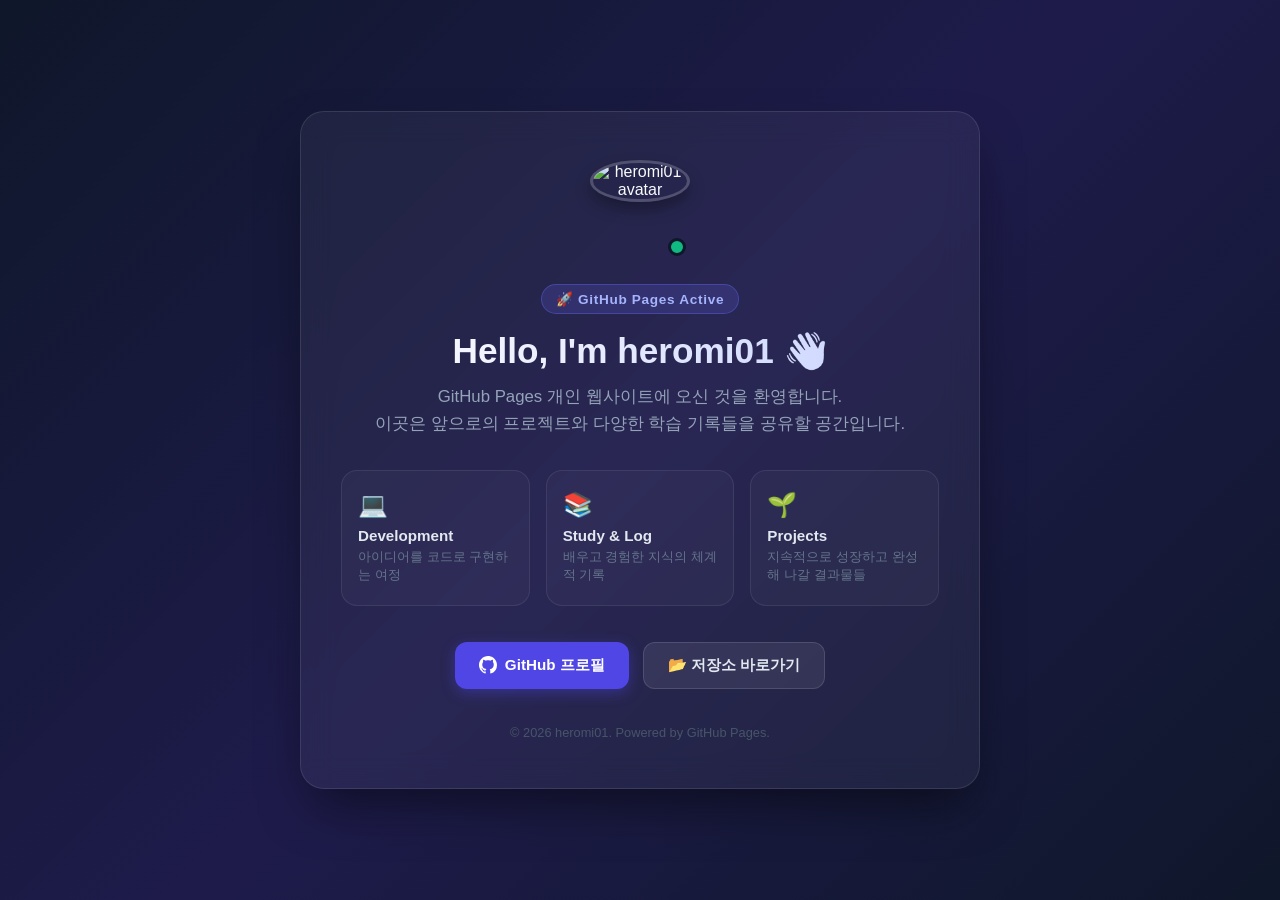
==== index.html @ 82c5a1ce "feat: initial landing page for GitHub Pages" ====
<!DOCTYPE html>
<html lang="ko">
<head>
  <meta charset="UTF-8" />
  <meta name="viewport" content="width=device-width, initial-scale=1.0" />
  <title>heromi01 | Welcome</title>
  <link rel="preconnect" href="https://fonts.googleapis.com">
  <link rel="preconnect" href="https://fonts.gstatic.com" crossorigin>
  <link href="https://fonts.googleapis.com/css2?family=Pretendard:wght@300;400;600;700;800&display=swap" rel="stylesheet">
  <style>
    * {
      margin: 0;
      padding: 0;
      box-sizing: border-box;
      font-family: 'Pretendard', -apple-system, BlinkMacSystemFont, "Segoe UI", Roboto, sans-serif;
    }

    body {
      min-height: 100vh;
      background: linear-gradient(135deg, #0f172a 0%, #1e1b4b 50%, #0f172a 100%);
      color: #f8fafc;
      display: flex;
      align-items: center;
      justify-content: center;
      padding: 20px;
    }

    .container {
      max-width: 680px;
      width: 100%;
      background: rgba(255, 255, 255, 0.05);
      backdrop-filter: blur(16px);
      -webkit-backdrop-filter: blur(16px);
      border: 1px solid rgba(255, 255, 255, 0.1);
      border-radius: 24px;
      padding: 48px 40px;
      box-shadow: 0 25px 50px -12px rgba(0, 0, 0, 0.5);
      text-align: center;
      animation: fadeIn 0.8s ease-out;
    }

    @keyframes fadeIn {
      from {
        opacity: 0;
        transform: translateY(20px);
      }
      to {
        opacity: 1;
        transform: translateY(0);
      }
    }

    .avatar-wrapper {
      position: relative;
      width: 100px;
      height: 100px;
      margin: 0 auto 24px;
    }

    .avatar {
      width: 100%;
      height: 100%;
      border-radius: 50%;
      object-fit: cover;
      border: 3px solid rgba(255, 255, 255, 0.2);
      box-shadow: 0 8px 16px rgba(0, 0, 0, 0.3);
    }

    .status-badge {
      position: absolute;
      bottom: 4px;
      right: 4px;
      width: 18px;
      height: 18px;
      background: #10b981;
      border: 3px solid #0f172a;
      border-radius: 50%;
    }

    .badge {
      display: inline-block;
      padding: 6px 14px;
      background: rgba(99, 102, 241, 0.2);
      border: 1px solid rgba(99, 102, 241, 0.4);
      color: #a5b4fc;
      border-radius: 9999px;
      font-size: 0.85rem;
      font-weight: 600;
      letter-spacing: 0.05em;
      margin-bottom: 16px;
    }

    h1 {
      font-size: 2.2rem;
      font-weight: 800;
      margin-bottom: 12px;
      background: linear-gradient(to right, #ffffff, #c7d2fe);
      -webkit-background-clip: text;
      -webkit-text-fill-color: transparent;
    }

    .description {
      font-size: 1.05rem;
      color: #94a3b8;
      line-height: 1.6;
      margin-bottom: 32px;
      word-break: keep-all;
    }

    .cards-grid {
      display: grid;
      grid-template-columns: repeat(auto-fit, minmax(180px, 1fr));
      gap: 16px;
      margin-bottom: 36px;
    }

    .card {
      background: rgba(255, 255, 255, 0.03);
      border: 1px solid rgba(255, 255, 255, 0.08);
      border-radius: 16px;
      padding: 20px 16px;
      transition: all 0.3s ease;
      text-align: left;
    }

    .card:hover {
      transform: translateY(-4px);
      background: rgba(255, 255, 255, 0.07);
      border-color: rgba(99, 102, 241, 0.4);
    }

    .card-icon {
      font-size: 1.5rem;
      margin-bottom: 8px;
    }

    .card-title {
      font-size: 0.95rem;
      font-weight: 700;
      color: #e2e8f0;
      margin-bottom: 4px;
    }

    .card-desc {
      font-size: 0.82rem;
      color: #64748b;
      line-height: 1.4;
    }

    .links {
      display: flex;
      justify-content: center;
      gap: 14px;
      flex-wrap: wrap;
    }

    .btn {
      display: inline-flex;
      align-items: center;
      gap: 8px;
      padding: 12px 24px;
      border-radius: 12px;
      font-size: 0.95rem;
      font-weight: 600;
      text-decoration: none;
      transition: all 0.2s ease;
    }

    .btn-primary {
      background: #4f46e5;
      color: #ffffff;
      box-shadow: 0 4px 14px rgba(79, 70, 229, 0.4);
    }

    .btn-primary:hover {
      background: #4338ca;
      transform: translateY(-2px);
      box-shadow: 0 6px 20px rgba(79, 70, 229, 0.6);
    }

    .btn-secondary {
      background: rgba(255, 255, 255, 0.08);
      color: #e2e8f0;
      border: 1px solid rgba(255, 255, 255, 0.12);
    }

    .btn-secondary:hover {
      background: rgba(255, 255, 255, 0.15);
      transform: translateY(-2px);
    }

    footer {
      margin-top: 36px;
      font-size: 0.8rem;
      color: #475569;
    }

    @media (max-width: 480px) {
      .container {
        padding: 32px 20px;
      }
      h1 {
        font-size: 1.75rem;
      }
      .cards-grid {
        grid-template-columns: 1fr;
      }
    }
  </style>
</head>
<body>
  <main class="container">
    <div class="avatar-wrapper">
      <img src="https://avatars.githubusercontent.com/u/318862903?v=4" alt="heromi01 avatar" class="avatar" />
      <span class="status-badge" title="Online"></span>
    </div>

    <div class="badge">🚀 GitHub Pages Active</div>
    <h1>Hello, I'm heromi01 👋</h1>
    <p class="description">
      GitHub Pages 개인 웹사이트에 오신 것을 환영합니다.<br />
      이곳은 앞으로의 프로젝트와 다양한 학습 기록들을 공유할 공간입니다.
    </p>

    <div class="cards-grid">
      <div class="card">
        <div class="card-icon">💻</div>
        <div class="card-title">Development</div>
        <div class="card-desc">아이디어를 코드로 구현하는 여정</div>
      </div>
      <div class="card">
        <div class="card-icon">📚</div>
        <div class="card-title">Study & Log</div>
        <div class="card-desc">배우고 경험한 지식의 체계적 기록</div>
      </div>
      <div class="card">
        <div class="card-icon">🌱</div>
        <div class="card-title">Projects</div>
        <div class="card-desc">지속적으로 성장하고 완성해 나갈 결과물들</div>
      </div>
    </div>

    <div class="links">
      <a href="https://github.com/heromi01" target="_blank" rel="noopener noreferrer" class="btn btn-primary">
        <svg height="18" width="18" viewBox="0 0 16 16" fill="currentColor">
          <path d="M8 0C3.58 0 0 3.58 0 8c0 3.54 2.29 6.53 5.47 7.59.4.07.55-.17.55-.38 0-.19-.01-.82-.01-1.49-2.01.37-2.53-.49-2.69-.94-.09-.23-.48-.94-.82-1.13-.28-.15-.68-.52-.01-.53.63-.01 1.08.58 1.23.82.72 1.21 1.87.87 2.33.66.07-.52.28-.87.51-1.07-1.78-.2-3.64-.89-3.64-3.95 0-.87.31-1.59.82-2.15-.08-.2-.36-1.02.08-2.12 0 0 .67-.21 2.2.82.64-.18 1.32-.27 2-.27.68 0 1.36.09 2 .27 1.53-1.04 2.2-.82 2.2-.82.44 1.1.16 1.92.08 2.12.51.56.82 1.27.82 2.15 0 3.07-1.87 3.75-3.65 3.95.29.25.54.73.54 1.48 0 1.07-.01 1.93-.01 2.2 0 .21.15.46.55.38A8.013 8.013 0 0016 8c0-4.42-3.58-8-8-8z"></path>
        </svg>
        GitHub 프로필
      </a>
      <a href="https://github.com/heromi01/heromi01.github.io" target="_blank" rel="noopener noreferrer" class="btn btn-secondary">
        📂 저장소 바로가기
      </a>
    </div>

    <footer>
      © 2026 heromi01. Powered by GitHub Pages.
    </footer>
  </main>
</body>
</html>
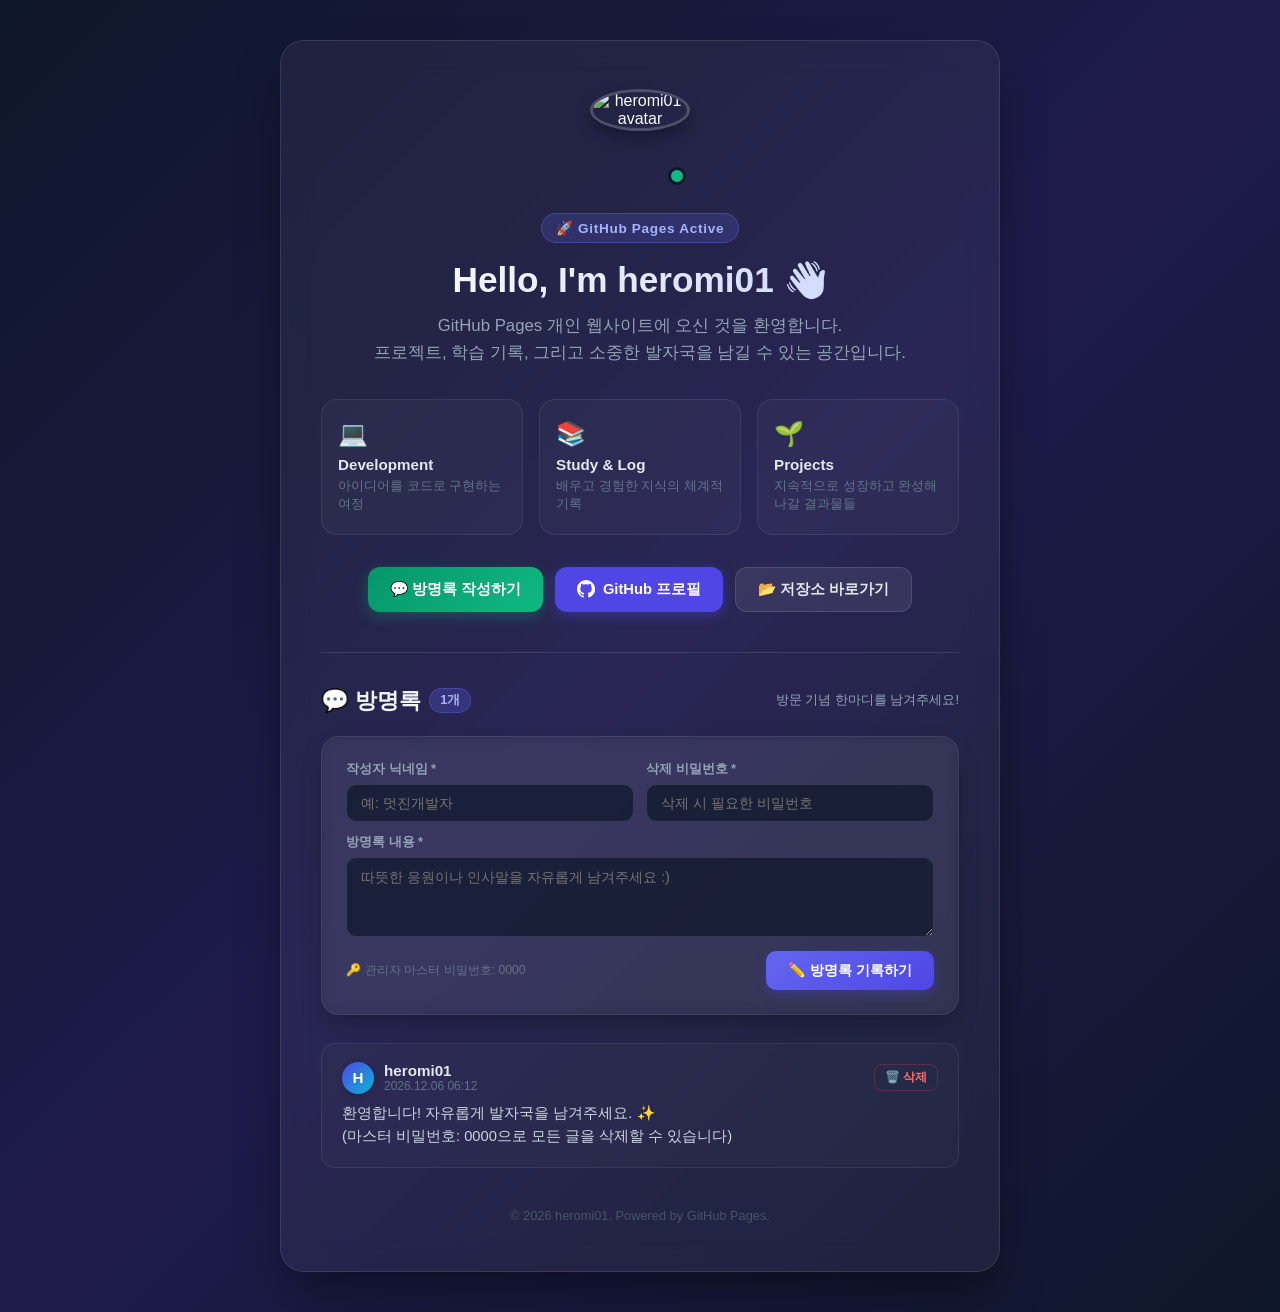
==== commit 48c6fef3: "feat: add guestbook with submission modal and master password deletion (0000)" ====
--- a/index.html
+++ b/index.html
@@ -3,16 +3,21 @@
 <head>
   <meta charset="UTF-8" />
   <meta name="viewport" content="width=device-width, initial-scale=1.0" />
-  <title>heromi01 | Welcome</title>
+  <title>heromi01 | Welcome & Guestbook</title>
   <link rel="preconnect" href="https://fonts.googleapis.com">
   <link rel="preconnect" href="https://fonts.gstatic.com" crossorigin>
   <link href="https://fonts.googleapis.com/css2?family=Pretendard:wght@300;400;600;700;800&display=swap" rel="stylesheet">
+  <link rel="stylesheet" href="guestbook.css" />
   <style>
     * {
       margin: 0;
       padding: 0;
       box-sizing: border-box;
       font-family: 'Pretendard', -apple-system, BlinkMacSystemFont, "Segoe UI", Roboto, sans-serif;
+    }
+
+    html {
+      scroll-behavior: smooth;
     }
 
     body {
@@ -22,11 +27,11 @@
       display: flex;
       align-items: center;
       justify-content: center;
-      padding: 20px;
+      padding: 40px 20px;
     }
 
     .container {
-      max-width: 680px;
+      max-width: 720px;
       width: 100%;
       background: rgba(255, 255, 255, 0.05);
       backdrop-filter: blur(16px);
@@ -111,7 +116,7 @@
       display: grid;
       grid-template-columns: repeat(auto-fit, minmax(180px, 1fr));
       gap: 16px;
-      margin-bottom: 36px;
+      margin-bottom: 32px;
     }
 
     .card {
@@ -150,17 +155,18 @@
     .links {
       display: flex;
       justify-content: center;
-      gap: 14px;
+      gap: 12px;
       flex-wrap: wrap;
+      margin-bottom: 20px;
     }
 
     .btn {
       display: inline-flex;
       align-items: center;
       gap: 8px;
-      padding: 12px 24px;
+      padding: 12px 22px;
       border-radius: 12px;
-      font-size: 0.95rem;
+      font-size: 0.92rem;
       font-weight: 600;
       text-decoration: none;
       transition: all 0.2s ease;
@@ -189,27 +195,49 @@
       transform: translateY(-2px);
     }
 
+    .btn-accent {
+      background: linear-gradient(135deg, #059669 0%, #10b981 100%);
+      color: #ffffff;
+      box-shadow: 0 4px 14px rgba(16, 185, 129, 0.3);
+    }
+
+    .btn-accent:hover {
+      background: linear-gradient(135deg, #047857 0%, #059669 100%);
+      transform: translateY(-2px);
+      box-shadow: 0 6px 18px rgba(16, 185, 129, 0.45);
+    }
+
     footer {
-      margin-top: 36px;
+      margin-top: 40px;
       font-size: 0.8rem;
       color: #475569;
     }
 
-    @media (max-width: 480px) {
+    @media (max-width: 600px) {
+      body {
+        padding: 20px 12px;
+      }
       .container {
-        padding: 32px 20px;
+        padding: 32px 18px;
       }
       h1 {
         font-size: 1.75rem;
       }
       .cards-grid {
         grid-template-columns: 1fr;
+      }
+      .links {
+        flex-direction: column;
+      }
+      .btn {
+        justify-content: center;
       }
     }
   </style>
 </head>
 <body>
   <main class="container">
+    <!-- Profile & Hero Section -->
     <div class="avatar-wrapper">
       <img src="https://avatars.githubusercontent.com/u/318862903?v=4" alt="heromi01 avatar" class="avatar" />
       <span class="status-badge" title="Online"></span>
@@ -219,9 +247,10 @@
     <h1>Hello, I'm heromi01 👋</h1>
     <p class="description">
       GitHub Pages 개인 웹사이트에 오신 것을 환영합니다.<br />
-      이곳은 앞으로의 프로젝트와 다양한 학습 기록들을 공유할 공간입니다.
+      프로젝트, 학습 기록, 그리고 소중한 발자국을 남길 수 있는 공간입니다.
     </p>
 
+    <!-- Cards Grid -->
     <div class="cards-grid">
       <div class="card">
         <div class="card-icon">💻</div>
@@ -240,7 +269,11 @@
       </div>
     </div>
 
+    <!-- Quick Links -->
     <div class="links">
+      <a href="#guestbook" class="btn btn-accent">
+        💬 방명록 작성하기
+      </a>
       <a href="https://github.com/heromi01" target="_blank" rel="noopener noreferrer" class="btn btn-primary">
         <svg height="18" width="18" viewBox="0 0 16 16" fill="currentColor">
           <path d="M8 0C3.58 0 0 3.58 0 8c0 3.54 2.29 6.53 5.47 7.59.4.07.55-.17.55-.38 0-.19-.01-.82-.01-1.49-2.01.37-2.53-.49-2.69-.94-.09-.23-.48-.94-.82-1.13-.28-.15-.68-.52-.01-.53.63-.01 1.08.58 1.23.82.72 1.21 1.87.87 2.33.66.07-.52.28-.87.51-1.07-1.78-.2-3.64-.89-3.64-3.95 0-.87.31-1.59.82-2.15-.08-.2-.36-1.02.08-2.12 0 0 .67-.21 2.2.82.64-.18 1.32-.27 2-.27.68 0 1.36.09 2 .27 1.53-1.04 2.2-.82 2.2-.82.44 1.1.16 1.92.08 2.12.51.56.82 1.27.82 2.15 0 3.07-1.87 3.75-3.65 3.95.29.25.54.73.54 1.48 0 1.07-.01 1.93-.01 2.2 0 .21.15.46.55.38A8.013 8.013 0 0016 8c0-4.42-3.58-8-8-8z"></path>
@@ -252,9 +285,137 @@
       </a>
     </div>
 
+    <!-- Guestbook Section -->
+    <section id="guestbook" class="guestbook-section">
+      <div class="guestbook-header">
+        <h2 class="guestbook-title">
+          <span>💬 방명록</span>
+          <span id="guestbook-count" class="guestbook-count-badge">0개</span>
+        </h2>
+        <span style="font-size: 0.8rem; color: #94a3b8;">방문 기념 한마디를 남겨주세요!</span>
+      </div>
+
+      <!-- Guestbook Form -->
+      <form id="guestbook-form" class="guestbook-form">
+        <div class="form-row">
+          <div class="input-group">
+            <label for="author-input">작성자 닉네임 *</label>
+            <input
+              type="text"
+              id="author-input"
+              maxlength="15"
+              placeholder="예: 멋진개발자"
+              required
+            />
+          </div>
+          <div class="input-group">
+            <label for="password-input">삭제 비밀번호 *</label>
+            <input
+              type="password"
+              id="password-input"
+              maxlength="20"
+              placeholder="삭제 시 필요한 비밀번호"
+              required
+            />
+          </div>
+        </div>
+
+        <div class="input-group">
+          <label for="content-input">방명록 내용 *</label>
+          <textarea
+            id="content-input"
+            rows="3"
+            maxlength="500"
+            placeholder="따뜻한 응원이나 인사말을 자유롭게 남겨주세요 :)"
+            required
+          ></textarea>
+        </div>
+
+        <div class="form-footer">
+          <div class="form-tip">
+            <span>🔑</span>
+            <span>관리자 마스터 비밀번호: <code>0000</code></span>
+          </div>
+          <button type="submit" class="btn-submit">
+            <span>✏️ 방명록 기록하기</span>
+          </button>
+        </div>
+      </form>
+
+      <!-- Guestbook Entries List -->
+      <div id="guestbook-list" class="guestbook-list">
+        <!-- Rendered dynamically by guestbook.js -->
+      </div>
+    </section>
+
     <footer>
       © 2026 heromi01. Powered by GitHub Pages.
     </footer>
   </main>
+
+  <!-- Modal 1: 기록 완료 알림 창 (Dedicated Success Modal) -->
+  <div id="success-modal" class="modal-backdrop" role="dialog" aria-modal="true" aria-labelledby="success-title">
+    <div class="modal-window">
+      <div class="modal-icon success">
+        ✓
+      </div>
+      <h3 id="success-title" class="modal-title">기록 완료!</h3>
+      <p class="modal-desc">
+        소중한 방명록이 성공적으로 등록되었습니다. 🎉
+      </p>
+
+      <div class="modal-preview">
+        <div class="preview-author">
+          <span id="success-modal-author">작성자</span>
+          <span id="success-modal-time" class="preview-time">방금 전</span>
+        </div>
+        <div id="success-modal-content" class="preview-content">
+          방명록 내용 미리보기
+        </div>
+      </div>
+
+      <div class="modal-actions">
+        <button type="button" id="btn-success-confirm" class="btn-modal btn-modal-primary">
+          확인
+        </button>
+      </div>
+    </div>
+  </div>
+
+  <!-- Modal 2: 삭제 확인 창 (Delete Modal with Master Password) -->
+  <div id="delete-modal" class="modal-backdrop" role="dialog" aria-modal="true" aria-labelledby="delete-title">
+    <div class="modal-window">
+      <div class="modal-icon danger">
+        🗑️
+      </div>
+      <h3 id="delete-title" class="modal-title">방명록 삭제</h3>
+      <p class="modal-desc">
+        작성 시 입력한 <strong>비밀번호</strong>를 입력해주세요.<br>
+        <span style="font-size: 0.8rem; color: #a5b4fc;">(마스터 비밀번호 <code>0000</code> 입력 시 즉시 삭제 가능)</span>
+      </p>
+
+      <input
+        type="password"
+        id="delete-password-input"
+        class="modal-input"
+        placeholder="비밀번호 입력"
+        maxlength="20"
+        autocomplete="off"
+      />
+
+      <div id="delete-error-msg" class="modal-error-msg"></div>
+
+      <div class="modal-actions">
+        <button type="button" id="btn-delete-cancel" class="btn-modal btn-modal-cancel">
+          취소
+        </button>
+        <button type="button" id="btn-delete-confirm" class="btn-modal btn-modal-danger">
+          삭제하기
+        </button>
+      </div>
+    </div>
+  </div>
+
+  <script src="guestbook.js"></script>
 </body>
 </html>
--- a/guestbook.css
+++ b/guestbook.css
@@ -0,0 +1,455 @@
+/* =========================================
+   Guestbook Component Styles
+   Theme: Modern Dark Glassmorphism
+   ========================================= */
+
+.guestbook-section {
+  margin-top: 40px;
+  padding-top: 32px;
+  border-top: 1px solid rgba(255, 255, 255, 0.1);
+  text-align: left;
+}
+
+.guestbook-header {
+  display: flex;
+  align-items: center;
+  justify-content: space-between;
+  margin-bottom: 20px;
+  flex-wrap: wrap;
+  gap: 8px;
+}
+
+.guestbook-title {
+  font-size: 1.4rem;
+  font-weight: 700;
+  color: #f1f5f9;
+  display: flex;
+  align-items: center;
+  gap: 8px;
+}
+
+.guestbook-count-badge {
+  background: rgba(99, 102, 241, 0.25);
+  color: #a5b4fc;
+  font-size: 0.8rem;
+  font-weight: 600;
+  padding: 3px 10px;
+  border-radius: 9999px;
+  border: 1px solid rgba(99, 102, 241, 0.4);
+}
+
+/* 방명록 작성 폼 */
+.guestbook-form {
+  background: rgba(255, 255, 255, 0.03);
+  border: 1px solid rgba(255, 255, 255, 0.08);
+  border-radius: 18px;
+  padding: 24px;
+  margin-bottom: 28px;
+  box-shadow: 0 10px 25px -5px rgba(0, 0, 0, 0.3);
+  backdrop-filter: blur(8px);
+}
+
+.form-row {
+  display: grid;
+  grid-template-columns: 1fr 1fr;
+  gap: 12px;
+  margin-bottom: 12px;
+}
+
+.input-group {
+  display: flex;
+  flex-direction: column;
+  gap: 6px;
+}
+
+.input-group label {
+  font-size: 0.8rem;
+  font-weight: 600;
+  color: #94a3b8;
+}
+
+.input-group input,
+.input-group textarea {
+  background: rgba(15, 23, 42, 0.7);
+  border: 1px solid rgba(255, 255, 255, 0.12);
+  border-radius: 10px;
+  padding: 10px 14px;
+  color: #f8fafc;
+  font-size: 0.9rem;
+  font-family: inherit;
+  outline: none;
+  transition: all 0.2s ease;
+}
+
+.input-group input:focus,
+.input-group textarea:focus {
+  border-color: #6366f1;
+  box-shadow: 0 0 0 3px rgba(99, 102, 241, 0.25);
+  background: rgba(15, 23, 42, 0.9);
+}
+
+.input-group textarea {
+  resize: vertical;
+  min-height: 80px;
+}
+
+.form-footer {
+  display: flex;
+  justify-content: space-between;
+  align-items: center;
+  margin-top: 14px;
+}
+
+.form-tip {
+  font-size: 0.76rem;
+  color: #64748b;
+  display: flex;
+  align-items: center;
+  gap: 4px;
+}
+
+.btn-submit {
+  background: linear-gradient(135deg, #6366f1 0%, #4f46e5 100%);
+  color: #ffffff;
+  border: none;
+  border-radius: 10px;
+  padding: 10px 22px;
+  font-size: 0.9rem;
+  font-weight: 600;
+  cursor: pointer;
+  display: inline-flex;
+  align-items: center;
+  gap: 6px;
+  transition: all 0.2s ease;
+  box-shadow: 0 4px 12px rgba(79, 70, 229, 0.35);
+}
+
+.btn-submit:hover {
+  transform: translateY(-2px);
+  box-shadow: 0 6px 18px rgba(79, 70, 229, 0.5);
+  background: linear-gradient(135deg, #4f46e5 0%, #4338ca 100%);
+}
+
+.btn-submit:active {
+  transform: translateY(0);
+}
+
+/* 방명록 목록 */
+.guestbook-list {
+  display: flex;
+  flex-direction: column;
+  gap: 14px;
+}
+
+.guestbook-item {
+  background: rgba(255, 255, 255, 0.025);
+  border: 1px solid rgba(255, 255, 255, 0.07);
+  border-radius: 14px;
+  padding: 18px 20px;
+  transition: all 0.2s ease;
+  position: relative;
+}
+
+.guestbook-item:hover {
+  background: rgba(255, 255, 255, 0.05);
+  border-color: rgba(99, 102, 241, 0.3);
+  transform: translateX(4px);
+}
+
+.item-top {
+  display: flex;
+  justify-content: space-between;
+  align-items: center;
+  margin-bottom: 8px;
+}
+
+.author-info {
+  display: flex;
+  align-items: center;
+  gap: 10px;
+}
+
+.author-avatar {
+  width: 32px;
+  height: 32px;
+  border-radius: 50%;
+  background: linear-gradient(135deg, #4f46e5, #06b6d4);
+  display: flex;
+  align-items: center;
+  justify-content: center;
+  font-size: 0.95rem;
+  font-weight: 700;
+  color: #ffffff;
+  box-shadow: 0 2px 6px rgba(0, 0, 0, 0.2);
+}
+
+.author-name {
+  font-weight: 700;
+  font-size: 0.95rem;
+  color: #e2e8f0;
+}
+
+.author-date {
+  font-size: 0.75rem;
+  color: #64748b;
+}
+
+.btn-delete {
+  background: transparent;
+  border: 1px solid rgba(239, 68, 68, 0.25);
+  color: #f87171;
+  border-radius: 8px;
+  padding: 4px 10px;
+  font-size: 0.75rem;
+  font-weight: 600;
+  cursor: pointer;
+  transition: all 0.2s ease;
+}
+
+.btn-delete:hover {
+  background: rgba(239, 68, 68, 0.15);
+  border-color: #ef4444;
+  color: #fca5a5;
+}
+
+.item-content {
+  font-size: 0.92rem;
+  color: #cbd5e1;
+  line-height: 1.6;
+  white-space: pre-wrap;
+  word-break: break-word;
+}
+
+/* 빈 목록 상태 */
+.empty-guestbook {
+  text-align: center;
+  padding: 40px 20px;
+  color: #64748b;
+  background: rgba(255, 255, 255, 0.015);
+  border: 1px dashed rgba(255, 255, 255, 0.1);
+  border-radius: 16px;
+}
+
+.empty-guestbook .empty-icon {
+  font-size: 2rem;
+  margin-bottom: 8px;
+}
+
+/* =========================================
+   Modal Popup Styles (별도 알림 창 및 삭제 창)
+   ========================================= */
+
+.modal-backdrop {
+  position: fixed;
+  top: 0;
+  left: 0;
+  width: 100vw;
+  height: 100vh;
+  background: rgba(10, 15, 30, 0.75);
+  backdrop-filter: blur(8px);
+  -webkit-backdrop-filter: blur(8px);
+  display: none;
+  align-items: center;
+  justify-content: center;
+  z-index: 1000;
+  padding: 20px;
+  animation: modalBgFadeIn 0.2s ease-out forwards;
+}
+
+.modal-backdrop.active {
+  display: flex;
+}
+
+@keyframes modalBgFadeIn {
+  from { opacity: 0; }
+  to { opacity: 1; }
+}
+
+.modal-window {
+  background: #1e293b;
+  border: 1px solid rgba(255, 255, 255, 0.15);
+  border-radius: 20px;
+  width: 100%;
+  max-width: 440px;
+  padding: 32px 28px;
+  box-shadow: 0 25px 50px -12px rgba(0, 0, 0, 0.6), 0 0 30px rgba(99, 102, 241, 0.15);
+  text-align: center;
+  position: relative;
+  animation: modalPopUp 0.3s cubic-bezier(0.16, 1, 0.3, 1) forwards;
+}
+
+@keyframes modalPopUp {
+  from {
+    opacity: 0;
+    transform: scale(0.92) translateY(10px);
+  }
+  to {
+    opacity: 1;
+    transform: scale(1) translateY(0);
+  }
+}
+
+.modal-icon {
+  width: 64px;
+  height: 64px;
+  border-radius: 50%;
+  margin: 0 auto 16px;
+  display: flex;
+  align-items: center;
+  justify-content: center;
+  font-size: 2rem;
+}
+
+.modal-icon.success {
+  background: rgba(16, 185, 129, 0.15);
+  border: 2px solid rgba(16, 185, 129, 0.4);
+  color: #34d399;
+}
+
+.modal-icon.danger {
+  background: rgba(239, 68, 68, 0.15);
+  border: 2px solid rgba(239, 68, 68, 0.4);
+  color: #f87171;
+}
+
+.modal-title {
+  font-size: 1.3rem;
+  font-weight: 700;
+  color: #ffffff;
+  margin-bottom: 8px;
+}
+
+.modal-desc {
+  font-size: 0.9rem;
+  color: #94a3b8;
+  line-height: 1.5;
+  margin-bottom: 20px;
+  word-break: keep-all;
+}
+
+/* 등록 성공 모달 프리뷰 */
+.modal-preview {
+  background: rgba(15, 23, 42, 0.6);
+  border: 1px solid rgba(255, 255, 255, 0.08);
+  border-radius: 12px;
+  padding: 14px 16px;
+  text-align: left;
+  margin-bottom: 24px;
+  font-size: 0.88rem;
+}
+
+.modal-preview .preview-author {
+  font-weight: 700;
+  color: #a5b4fc;
+  margin-bottom: 4px;
+  display: flex;
+  justify-content: space-between;
+}
+
+.modal-preview .preview-time {
+  font-size: 0.75rem;
+  color: #64748b;
+  font-weight: normal;
+}
+
+.modal-preview .preview-content {
+  color: #cbd5e1;
+  line-height: 1.4;
+  white-space: pre-wrap;
+  max-height: 80px;
+  overflow-y: auto;
+}
+
+.modal-actions {
+  display: flex;
+  gap: 10px;
+  justify-content: center;
+}
+
+.btn-modal {
+  flex: 1;
+  padding: 11px 18px;
+  border-radius: 10px;
+  font-size: 0.92rem;
+  font-weight: 600;
+  cursor: pointer;
+  border: none;
+  transition: all 0.2s ease;
+}
+
+.btn-modal-primary {
+  background: #6366f1;
+  color: #ffffff;
+}
+
+.btn-modal-primary:hover {
+  background: #4f46e5;
+}
+
+.btn-modal-danger {
+  background: #ef4444;
+  color: #ffffff;
+}
+
+.btn-modal-danger:hover {
+  background: #dc2626;
+}
+
+.btn-modal-cancel {
+  background: rgba(255, 255, 255, 0.1);
+  color: #e2e8f0;
+}
+
+.btn-modal-cancel:hover {
+  background: rgba(255, 255, 255, 0.18);
+}
+
+.modal-input {
+  width: 100%;
+  background: rgba(15, 23, 42, 0.8);
+  border: 1px solid rgba(255, 255, 255, 0.15);
+  border-radius: 10px;
+  padding: 11px 14px;
+  color: #f8fafc;
+  font-size: 0.95rem;
+  outline: none;
+  margin-bottom: 12px;
+  text-align: center;
+  letter-spacing: 2px;
+}
+
+.modal-input:focus {
+  border-color: #ef4444;
+  box-shadow: 0 0 0 3px rgba(239, 68, 68, 0.25);
+}
+
+.modal-error-msg {
+  color: #f87171;
+  font-size: 0.8rem;
+  min-height: 18px;
+  margin-bottom: 14px;
+  display: none;
+}
+
+.modal-error-msg.active {
+  display: block;
+}
+
+/* 모바일 대응 */
+@media (max-width: 540px) {
+  .form-row {
+    grid-template-columns: 1fr;
+  }
+  .form-footer {
+    flex-direction: column;
+    align-items: stretch;
+    gap: 12px;
+  }
+  .btn-submit {
+    justify-content: center;
+    width: 100%;
+  }
+  .modal-window {
+    padding: 24px 20px;
+  }
+}
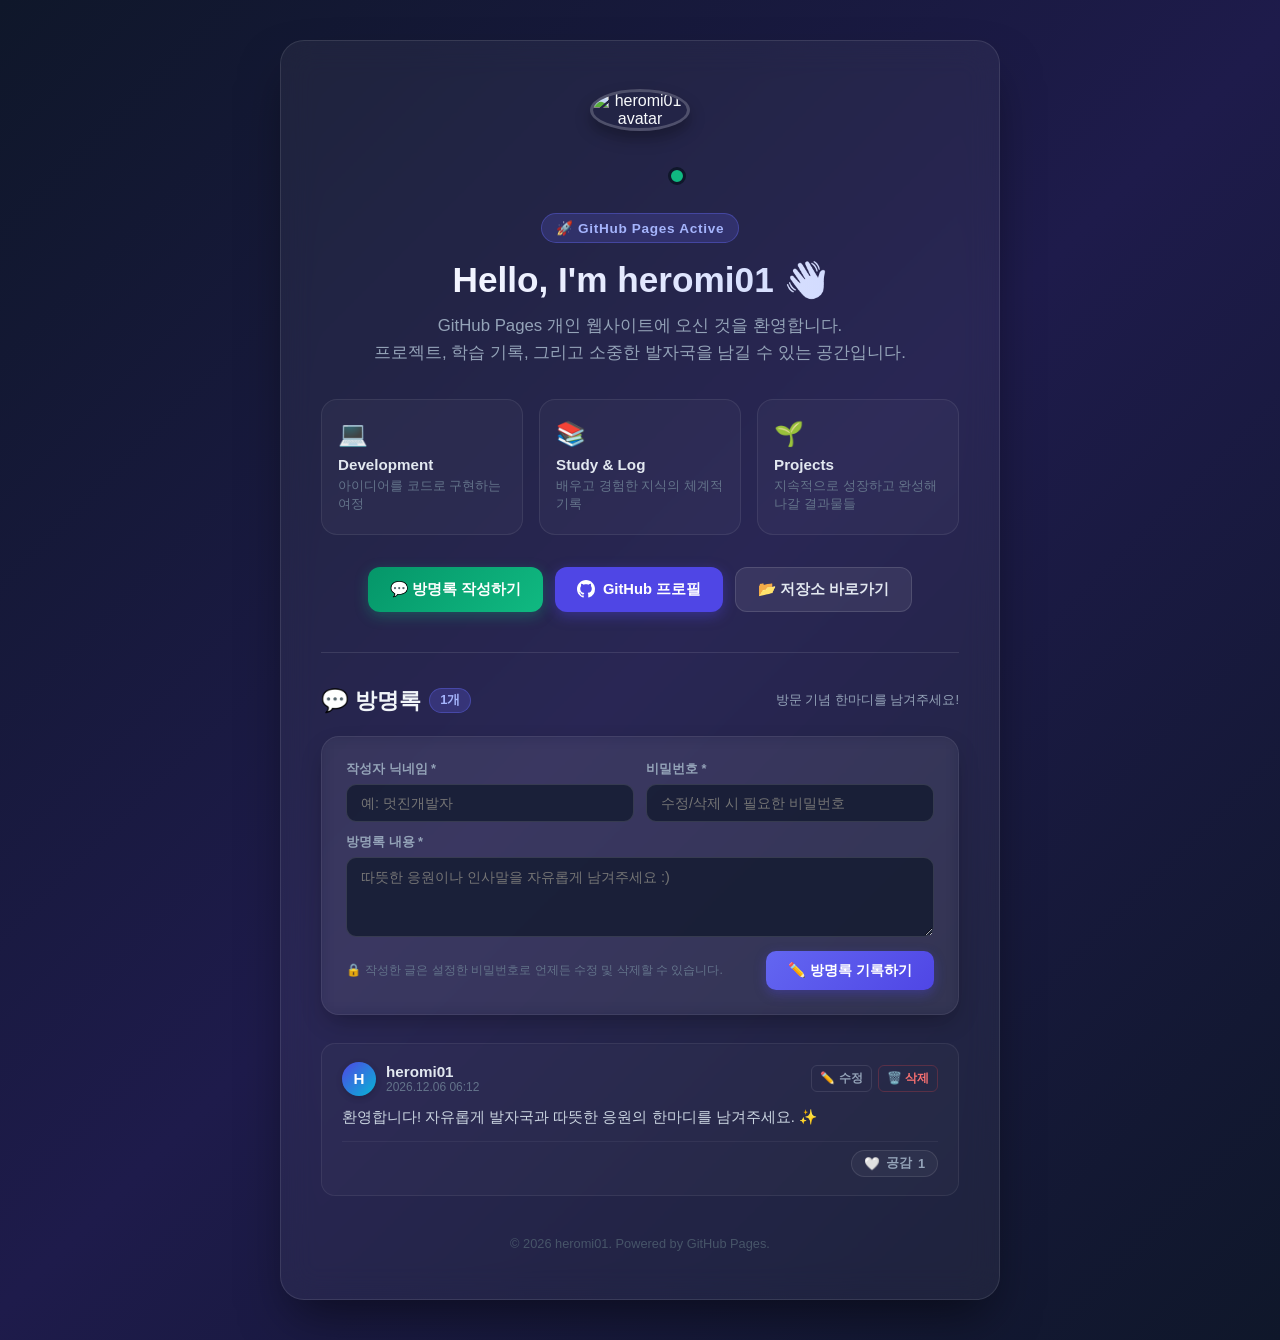
==== commit a395f0a0: "feat: hide master key, add author edit modal and like sympathy button" ====
--- a/index.html
+++ b/index.html
@@ -309,12 +309,12 @@
             />
           </div>
           <div class="input-group">
-            <label for="password-input">삭제 비밀번호 *</label>
+            <label for="password-input">비밀번호 *</label>
             <input
               type="password"
               id="password-input"
               maxlength="20"
-              placeholder="삭제 시 필요한 비밀번호"
+              placeholder="수정/삭제 시 필요한 비밀번호"
               required
             />
           </div>
@@ -333,8 +333,8 @@
 
         <div class="form-footer">
           <div class="form-tip">
-            <span>🔑</span>
-            <span>관리자 마스터 비밀번호: <code>0000</code></span>
+            <span>🔒</span>
+            <span>작성한 글은 설정한 비밀번호로 언제든 수정 및 삭제할 수 있습니다.</span>
           </div>
           <button type="submit" class="btn-submit">
             <span>✏️ 방명록 기록하기</span>
@@ -353,14 +353,14 @@
     </footer>
   </main>
 
-  <!-- Modal 1: 기록 완료 알림 창 (Dedicated Success Modal) -->
+  <!-- Modal 1: 기록 및 수정 완료 알림 창 (Dedicated Success Modal) -->
   <div id="success-modal" class="modal-backdrop" role="dialog" aria-modal="true" aria-labelledby="success-title">
     <div class="modal-window">
       <div class="modal-icon success">
         ✓
       </div>
       <h3 id="success-title" class="modal-title">기록 완료!</h3>
-      <p class="modal-desc">
+      <p id="success-modal-desc" class="modal-desc">
         소중한 방명록이 성공적으로 등록되었습니다. 🎉
       </p>
 
@@ -382,7 +382,54 @@
     </div>
   </div>
 
-  <!-- Modal 2: 삭제 확인 창 (Delete Modal with Master Password) -->
+  <!-- Modal 2: 방명록 수정 창 (Edit Modal) -->
+  <div id="edit-modal" class="modal-backdrop" role="dialog" aria-modal="true" aria-labelledby="edit-title">
+    <div class="modal-window">
+      <div class="modal-icon edit">
+        ✏️
+      </div>
+      <h3 id="edit-title" class="modal-title">방명록 수정</h3>
+      <p class="modal-desc">
+        작성자: <strong id="edit-modal-author-display" style="color: #a5b4fc;"></strong>
+      </p>
+
+      <div class="modal-form-group">
+        <label for="edit-password-input">비밀번호 확인 *</label>
+        <input
+          type="password"
+          id="edit-password-input"
+          class="modal-input"
+          placeholder="작성 시 설정한 비밀번호"
+          maxlength="20"
+          autocomplete="off"
+        />
+      </div>
+
+      <div class="modal-form-group">
+        <label for="edit-content-input">수정할 내용 *</label>
+        <textarea
+          id="edit-content-input"
+          class="modal-textarea"
+          rows="4"
+          maxlength="500"
+          placeholder="수정할 내용을 입력하세요"
+        ></textarea>
+      </div>
+
+      <div id="edit-error-msg" class="modal-error-msg"></div>
+
+      <div class="modal-actions">
+        <button type="button" id="btn-edit-cancel" class="btn-modal btn-modal-cancel">
+          취소
+        </button>
+        <button type="button" id="btn-edit-confirm" class="btn-modal btn-modal-primary">
+          수정 완료
+        </button>
+      </div>
+    </div>
+  </div>
+
+  <!-- Modal 3: 삭제 확인 창 (Delete Modal) -->
   <div id="delete-modal" class="modal-backdrop" role="dialog" aria-modal="true" aria-labelledby="delete-title">
     <div class="modal-window">
       <div class="modal-icon danger">
@@ -390,18 +437,20 @@
       </div>
       <h3 id="delete-title" class="modal-title">방명록 삭제</h3>
       <p class="modal-desc">
-        작성 시 입력한 <strong>비밀번호</strong>를 입력해주세요.<br>
-        <span style="font-size: 0.8rem; color: #a5b4fc;">(마스터 비밀번호 <code>0000</code> 입력 시 즉시 삭제 가능)</span>
+        작성 시 입력한 <strong>비밀번호</strong>를 입력해주세요.
       </p>
 
-      <input
-        type="password"
-        id="delete-password-input"
-        class="modal-input"
-        placeholder="비밀번호 입력"
-        maxlength="20"
-        autocomplete="off"
-      />
+      <div class="modal-form-group">
+        <input
+          type="password"
+          id="delete-password-input"
+          class="modal-input danger"
+          placeholder="비밀번호 입력"
+          maxlength="20"
+          autocomplete="off"
+          style="text-align: center; letter-spacing: 2px;"
+        />
+      </div>
 
       <div id="delete-error-msg" class="modal-error-msg"></div>
 
--- a/guestbook.css
+++ b/guestbook.css
@@ -153,14 +153,14 @@
 .guestbook-item:hover {
   background: rgba(255, 255, 255, 0.05);
   border-color: rgba(99, 102, 241, 0.3);
-  transform: translateX(4px);
+  transform: translateX(2px);
 }
 
 .item-top {
   display: flex;
   justify-content: space-between;
   align-items: center;
-  margin-bottom: 8px;
+  margin-bottom: 10px;
 }
 
 .author-info {
@@ -170,8 +170,8 @@
 }
 
 .author-avatar {
-  width: 32px;
-  height: 32px;
+  width: 34px;
+  height: 34px;
   border-radius: 50%;
   background: linear-gradient(135deg, #4f46e5, #06b6d4);
   display: flex;
@@ -181,6 +181,13 @@
   font-weight: 700;
   color: #ffffff;
   box-shadow: 0 2px 6px rgba(0, 0, 0, 0.2);
+  flex-shrink: 0;
+}
+
+.author-name-row {
+  display: flex;
+  align-items: center;
+  gap: 6px;
 }
 
 .author-name {
@@ -192,18 +199,51 @@
 .author-date {
   font-size: 0.75rem;
   color: #64748b;
-}
-
-.btn-delete {
+  display: flex;
+  align-items: center;
+  gap: 4px;
+}
+
+.edited-badge {
+  font-size: 0.7rem;
+  color: #94a3b8;
+  background: rgba(255, 255, 255, 0.08);
+  padding: 1px 6px;
+  border-radius: 4px;
+}
+
+/* 카드 상단 관리 버튼 그룹 (수정, 삭제) */
+.item-actions {
+  display: flex;
+  align-items: center;
+  gap: 6px;
+}
+
+.btn-item-action {
   background: transparent;
-  border: 1px solid rgba(239, 68, 68, 0.25);
-  color: #f87171;
-  border-radius: 8px;
-  padding: 4px 10px;
+  border-radius: 6px;
+  padding: 4px 8px;
   font-size: 0.75rem;
   font-weight: 600;
   cursor: pointer;
   transition: all 0.2s ease;
+  border: 1px solid transparent;
+}
+
+.btn-edit {
+  color: #94a3b8;
+  border-color: rgba(255, 255, 255, 0.1);
+}
+
+.btn-edit:hover {
+  background: rgba(99, 102, 241, 0.15);
+  border-color: rgba(99, 102, 241, 0.4);
+  color: #c7d2fe;
+}
+
+.btn-delete {
+  color: #f87171;
+  border-color: rgba(239, 68, 68, 0.25);
 }
 
 .btn-delete:hover {
@@ -218,6 +258,55 @@
   line-height: 1.6;
   white-space: pre-wrap;
   word-break: break-word;
+  margin-bottom: 12px;
+}
+
+/* 카드 하단 반응/공감(Like) 바 */
+.item-bottom {
+  display: flex;
+  align-items: center;
+  justify-content: flex-end;
+  padding-top: 8px;
+  border-top: 1px solid rgba(255, 255, 255, 0.05);
+}
+
+.btn-like {
+  background: rgba(255, 255, 255, 0.04);
+  border: 1px solid rgba(255, 255, 255, 0.1);
+  border-radius: 20px;
+  padding: 4px 12px;
+  font-size: 0.8rem;
+  font-weight: 600;
+  color: #94a3b8;
+  cursor: pointer;
+  display: inline-flex;
+  align-items: center;
+  gap: 6px;
+  transition: all 0.2s cubic-bezier(0.4, 0, 0.2, 1);
+  user-select: none;
+}
+
+.btn-like:hover {
+  background: rgba(244, 63, 94, 0.12);
+  border-color: rgba(244, 63, 94, 0.3);
+  color: #fda4af;
+  transform: scale(1.05);
+}
+
+.btn-like.liked {
+  background: rgba(244, 63, 94, 0.2);
+  border-color: rgba(244, 63, 94, 0.5);
+  color: #fb7185;
+}
+
+.btn-like.liked .like-icon {
+  animation: heartBeat 0.4s cubic-bezier(0.175, 0.885, 0.32, 1.275);
+}
+
+@keyframes heartBeat {
+  0% { transform: scale(1); }
+  50% { transform: scale(1.35); }
+  100% { transform: scale(1); }
 }
 
 /* 빈 목록 상태 */
@@ -236,7 +325,7 @@
 }
 
 /* =========================================
-   Modal Popup Styles (별도 알림 창 및 삭제 창)
+   Modal Popup Styles (알림 창, 수정 창, 삭제 창)
    ========================================= */
 
 .modal-backdrop {
@@ -290,20 +379,26 @@
 }
 
 .modal-icon {
-  width: 64px;
-  height: 64px;
+  width: 60px;
+  height: 60px;
   border-radius: 50%;
   margin: 0 auto 16px;
   display: flex;
   align-items: center;
   justify-content: center;
-  font-size: 2rem;
+  font-size: 1.8rem;
 }
 
 .modal-icon.success {
   background: rgba(16, 185, 129, 0.15);
   border: 2px solid rgba(16, 185, 129, 0.4);
   color: #34d399;
+}
+
+.modal-icon.edit {
+  background: rgba(99, 102, 241, 0.15);
+  border: 2px solid rgba(99, 102, 241, 0.4);
+  color: #a5b4fc;
 }
 
 .modal-icon.danger {
@@ -320,11 +415,66 @@
 }
 
 .modal-desc {
-  font-size: 0.9rem;
+  font-size: 0.88rem;
   color: #94a3b8;
   line-height: 1.5;
   margin-bottom: 20px;
   word-break: keep-all;
+}
+
+/* 모달 내부 폼 */
+.modal-form-group {
+  text-align: left;
+  margin-bottom: 14px;
+}
+
+.modal-form-group label {
+  display: block;
+  font-size: 0.8rem;
+  font-weight: 600;
+  color: #94a3b8;
+  margin-bottom: 6px;
+}
+
+.modal-textarea {
+  width: 100%;
+  background: rgba(15, 23, 42, 0.8);
+  border: 1px solid rgba(255, 255, 255, 0.15);
+  border-radius: 10px;
+  padding: 10px 14px;
+  color: #f8fafc;
+  font-size: 0.9rem;
+  font-family: inherit;
+  outline: none;
+  resize: vertical;
+  min-height: 90px;
+}
+
+.modal-textarea:focus {
+  border-color: #6366f1;
+  box-shadow: 0 0 0 3px rgba(99, 102, 241, 0.25);
+}
+
+.modal-input {
+  width: 100%;
+  background: rgba(15, 23, 42, 0.8);
+  border: 1px solid rgba(255, 255, 255, 0.15);
+  border-radius: 10px;
+  padding: 10px 14px;
+  color: #f8fafc;
+  font-size: 0.92rem;
+  outline: none;
+  font-family: inherit;
+}
+
+.modal-input:focus {
+  border-color: #6366f1;
+  box-shadow: 0 0 0 3px rgba(99, 102, 241, 0.25);
+}
+
+.modal-input.danger:focus {
+  border-color: #ef4444;
+  box-shadow: 0 0 0 3px rgba(239, 68, 68, 0.25);
 }
 
 /* 등록 성공 모달 프리뷰 */
@@ -364,6 +514,7 @@
   display: flex;
   gap: 10px;
   justify-content: center;
+  margin-top: 18px;
 }
 
 .btn-modal {
@@ -404,31 +555,13 @@
   background: rgba(255, 255, 255, 0.18);
 }
 
-.modal-input {
-  width: 100%;
-  background: rgba(15, 23, 42, 0.8);
-  border: 1px solid rgba(255, 255, 255, 0.15);
-  border-radius: 10px;
-  padding: 11px 14px;
-  color: #f8fafc;
-  font-size: 0.95rem;
-  outline: none;
-  margin-bottom: 12px;
-  text-align: center;
-  letter-spacing: 2px;
-}
-
-.modal-input:focus {
-  border-color: #ef4444;
-  box-shadow: 0 0 0 3px rgba(239, 68, 68, 0.25);
-}
-
 .modal-error-msg {
   color: #f87171;
   font-size: 0.8rem;
   min-height: 18px;
-  margin-bottom: 14px;
+  margin-top: 8px;
   display: none;
+  text-align: left;
 }
 
 .modal-error-msg.active {
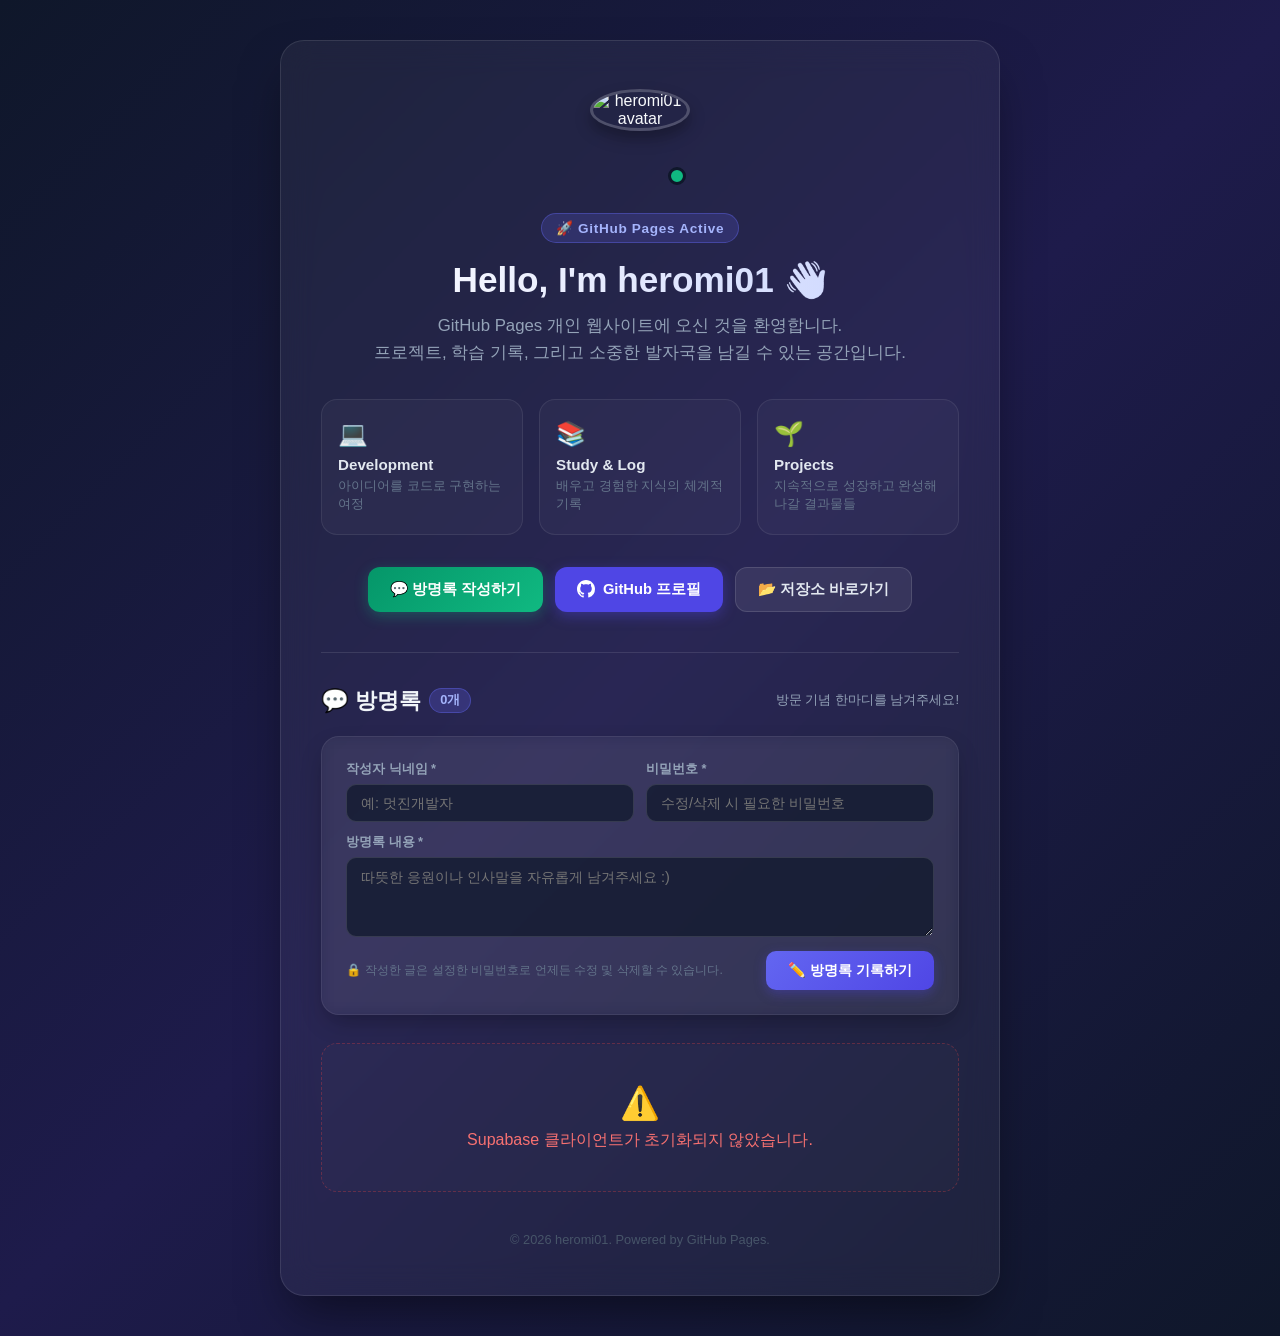
==== commit 45eb3590: "feat: connect Supabase with least-privilege RLS, server-side RPC auth, and .gitignore" ====
--- a/index.html
+++ b/index.html
@@ -465,6 +465,8 @@
     </div>
   </div>
 
+  <script src="https://cdn.jsdelivr.net/npm/@supabase/supabase-js@2"></script>
+  <script src="supabase-config.js"></script>
   <script src="guestbook.js"></script>
 </body>
 </html>
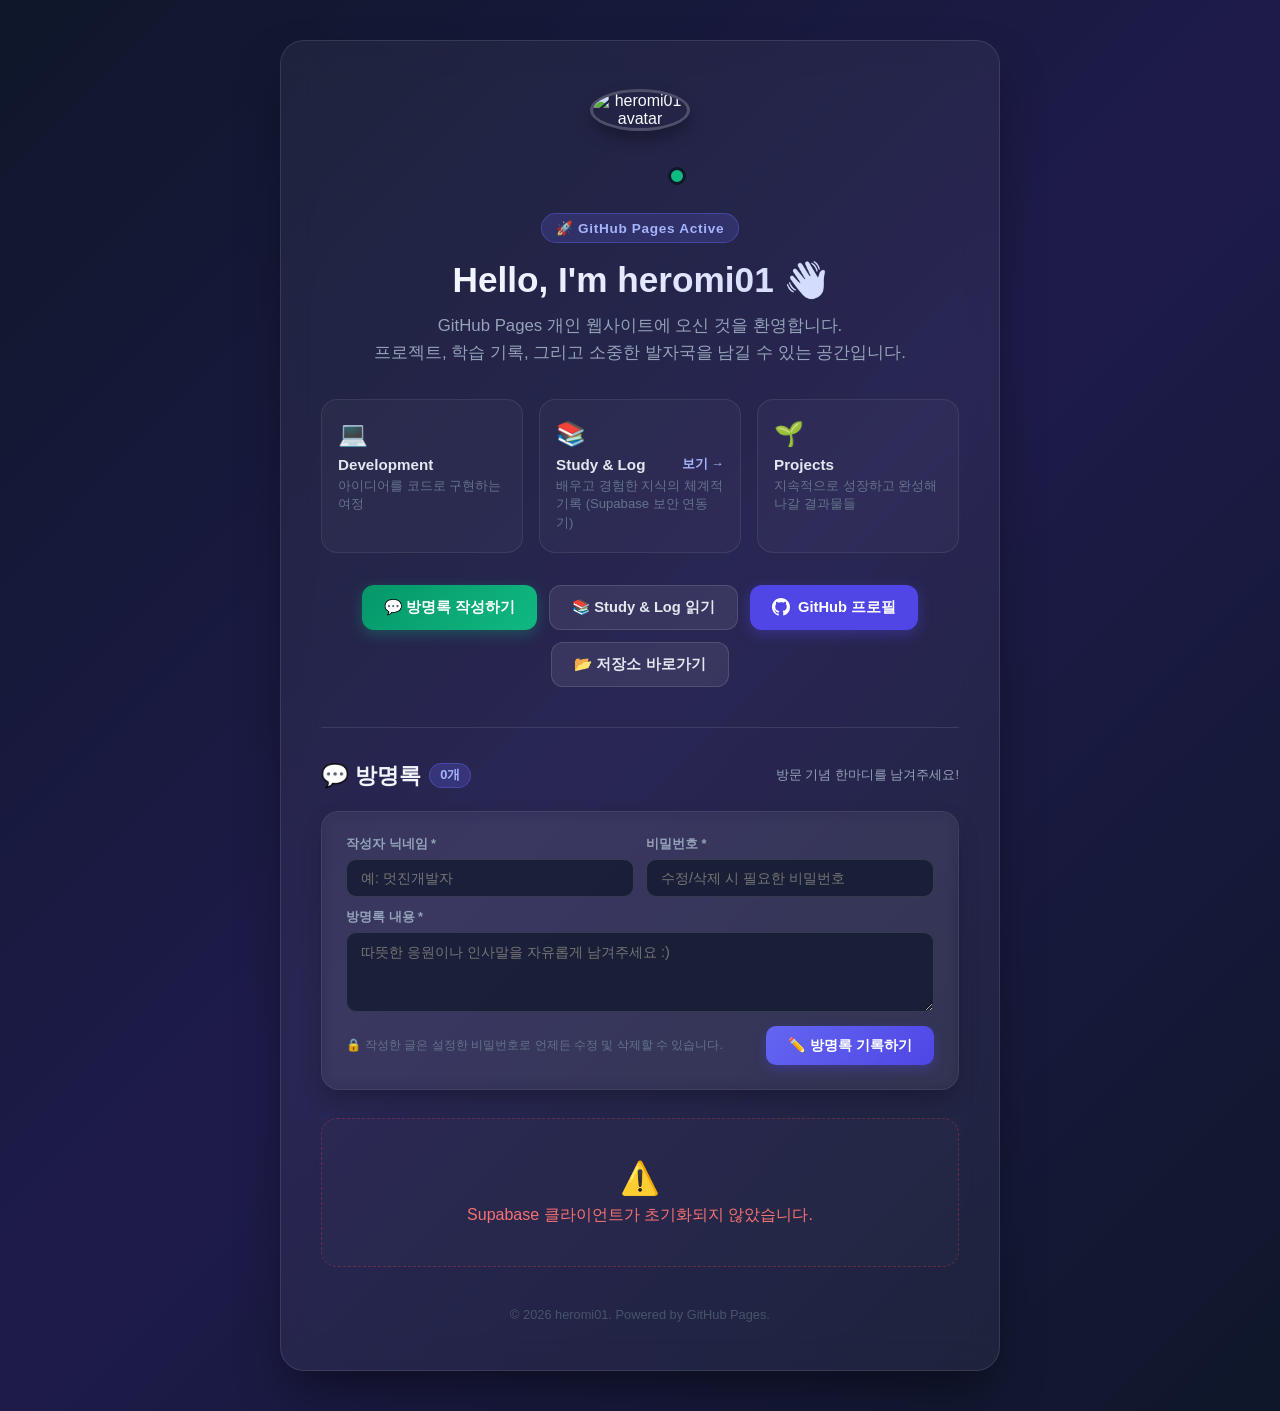
==== commit 51f30b7e: "docs: add Study & Log page and link from home and guestbook navigation" ====
--- a/index.html
+++ b/index.html
@@ -257,11 +257,14 @@
         <div class="card-title">Development</div>
         <div class="card-desc">아이디어를 코드로 구현하는 여정</div>
       </div>
-      <div class="card">
+      <a href="study-log.html" class="card" style="text-decoration: none; cursor: pointer;">
         <div class="card-icon">📚</div>
-        <div class="card-title">Study & Log</div>
-        <div class="card-desc">배우고 경험한 지식의 체계적 기록</div>
-      </div>
+        <div class="card-title" style="display: flex; align-items: center; justify-content: space-between;">
+          <span>Study & Log</span>
+          <span style="font-size: 0.8rem; color: #a5b4fc;">보기 →</span>
+        </div>
+        <div class="card-desc">배우고 경험한 지식의 체계적 기록 (Supabase 보안 연동기)</div>
+      </a>
       <div class="card">
         <div class="card-icon">🌱</div>
         <div class="card-title">Projects</div>
@@ -273,6 +276,9 @@
     <div class="links">
       <a href="#guestbook" class="btn btn-accent">
         💬 방명록 작성하기
+      </a>
+      <a href="study-log.html" class="btn btn-secondary">
+        📚 Study & Log 읽기
       </a>
       <a href="https://github.com/heromi01" target="_blank" rel="noopener noreferrer" class="btn btn-primary">
         <svg height="18" width="18" viewBox="0 0 16 16" fill="currentColor">
